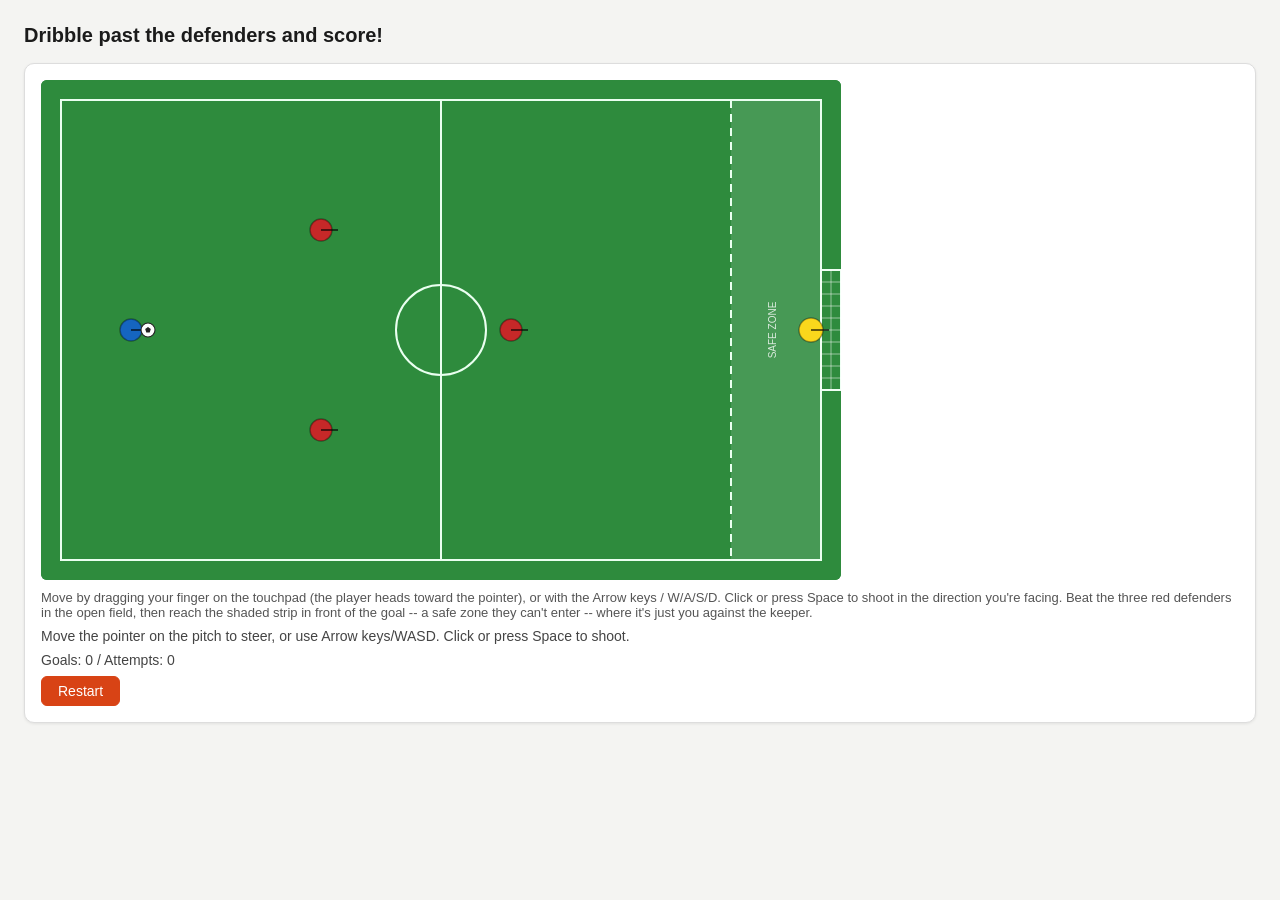
==== football_dribble_game/index.html @ cb717108 "Split football_dribble_game into index.html/styles.css/game.js; archive old generator and stable cop" ====
<!DOCTYPE html>
<html lang="en">
<head>
<meta charset="UTF-8">
<title>Football Dribble</title>
<link rel="stylesheet" href="styles.css">
</head>
<body>

<h1>Dribble past the defenders and score!</h1>

<div class="panel">
  <canvas id="pitch" width="800" height="500" tabindex="0"></canvas>
  <div class="controls">
    Move by dragging your finger on the touchpad (the player heads toward
    the pointer), or with the Arrow keys / W/A/S/D. Click or press Space to
    shoot in the direction you're facing. Beat the three red defenders in
    the open field, then reach the shaded strip in front of the goal -- a
    safe zone they can't enter -- where it's just you against the keeper.
  </div>
  <div class="status-line" id="statusLine">Move the pointer on the pitch to steer, or use Arrow keys/WASD. Click or press Space to shoot.</div>
  <div class="status-line" id="scoreLine">Goals: 0 / Attempts: 0</div>
  <button id="restartBtn">Restart</button>
</div>

<script src="game.js"></script>

</body>
</html>
---- football_dribble_game/styles.css ----
:root {
  --pitch: #2e8b3d;
  --pitch-line: #eafff0;
  --ink: #1b1b1b;
  --accent: #d84315;
  --good: #2e7d32;
  --bad: #c62828;
}
body {
  font-family: -apple-system, "Segoe UI", Helvetica, Arial, sans-serif;
  background: #f4f4f2;
  color: var(--ink);
  margin: 0;
  padding: 24px;
}
h1 {
  font-size: 20px;
  margin: 0 0 16px 0;
}
.panel {
  background: #fff;
  border: 1px solid #ddd;
  border-radius: 10px;
  padding: 16px;
  box-shadow: 0 1px 3px rgba(0,0,0,0.08);
  display: inline-block;
}
#pitch {
  background: var(--pitch);
  border-radius: 6px;
  display: block;
  outline: none;
}
.controls {
  margin-top: 10px;
  font-size: 13px;
  color: #555;
}
.status-line {
  margin-top: 8px;
  font-size: 14px;
  color: #444;
}
.status-line .result {
  font-weight: 700;
}
.result.good {
  color: var(--good);
}
.result.bad {
  color: var(--bad);
}
button {
  font-size: 14px;
  padding: 6px 16px;
  border-radius: 6px;
  border: 1px solid var(--accent);
  background: var(--accent);
  color: #fff;
  cursor: pointer;
  margin-top: 8px;
}
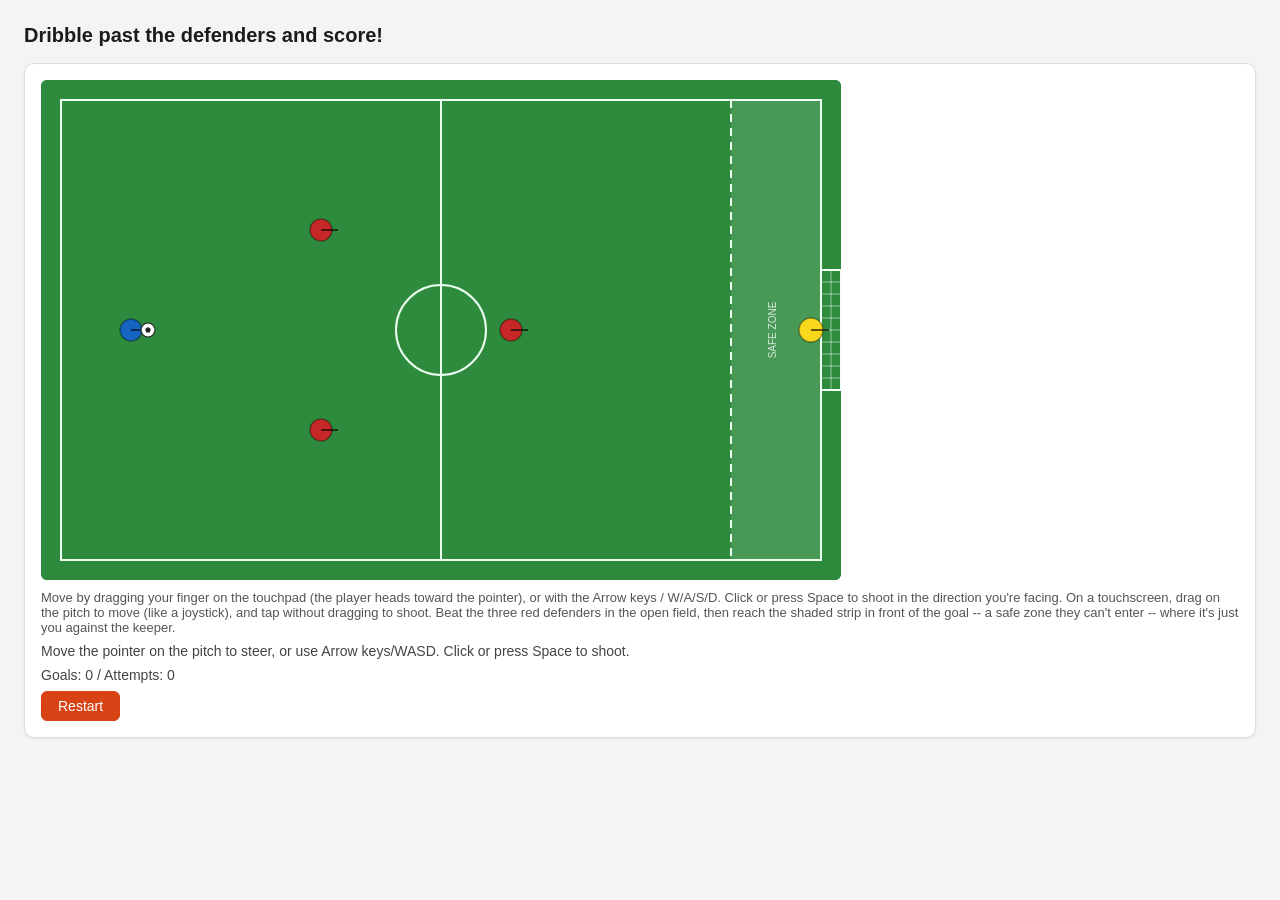
==== commit 98594ef6: "Add touch controls for iPad" ====
--- a/football_dribble_game/index.html
+++ b/football_dribble_game/index.html
@@ -14,9 +14,11 @@
   <div class="controls">
     Move by dragging your finger on the touchpad (the player heads toward
     the pointer), or with the Arrow keys / W/A/S/D. Click or press Space to
-    shoot in the direction you're facing. Beat the three red defenders in
-    the open field, then reach the shaded strip in front of the goal -- a
-    safe zone they can't enter -- where it's just you against the keeper.
+    shoot in the direction you're facing. On a touchscreen, drag on the
+    pitch to move (like a joystick), and tap without dragging to shoot.
+    Beat the three red defenders in the open field, then reach the shaded
+    strip in front of the goal -- a safe zone they can't enter -- where
+    it's just you against the keeper.
   </div>
   <div class="status-line" id="statusLine">Move the pointer on the pitch to steer, or use Arrow keys/WASD. Click or press Space to shoot.</div>
   <div class="status-line" id="scoreLine">Goals: 0 / Attempts: 0</div>
--- a/football_dribble_game/styles.css
+++ b/football_dribble_game/styles.css
@@ -30,6 +30,7 @@
   border-radius: 6px;
   display: block;
   outline: none;
+  touch-action: none;
 }
 .controls {
   margin-top: 10px;
